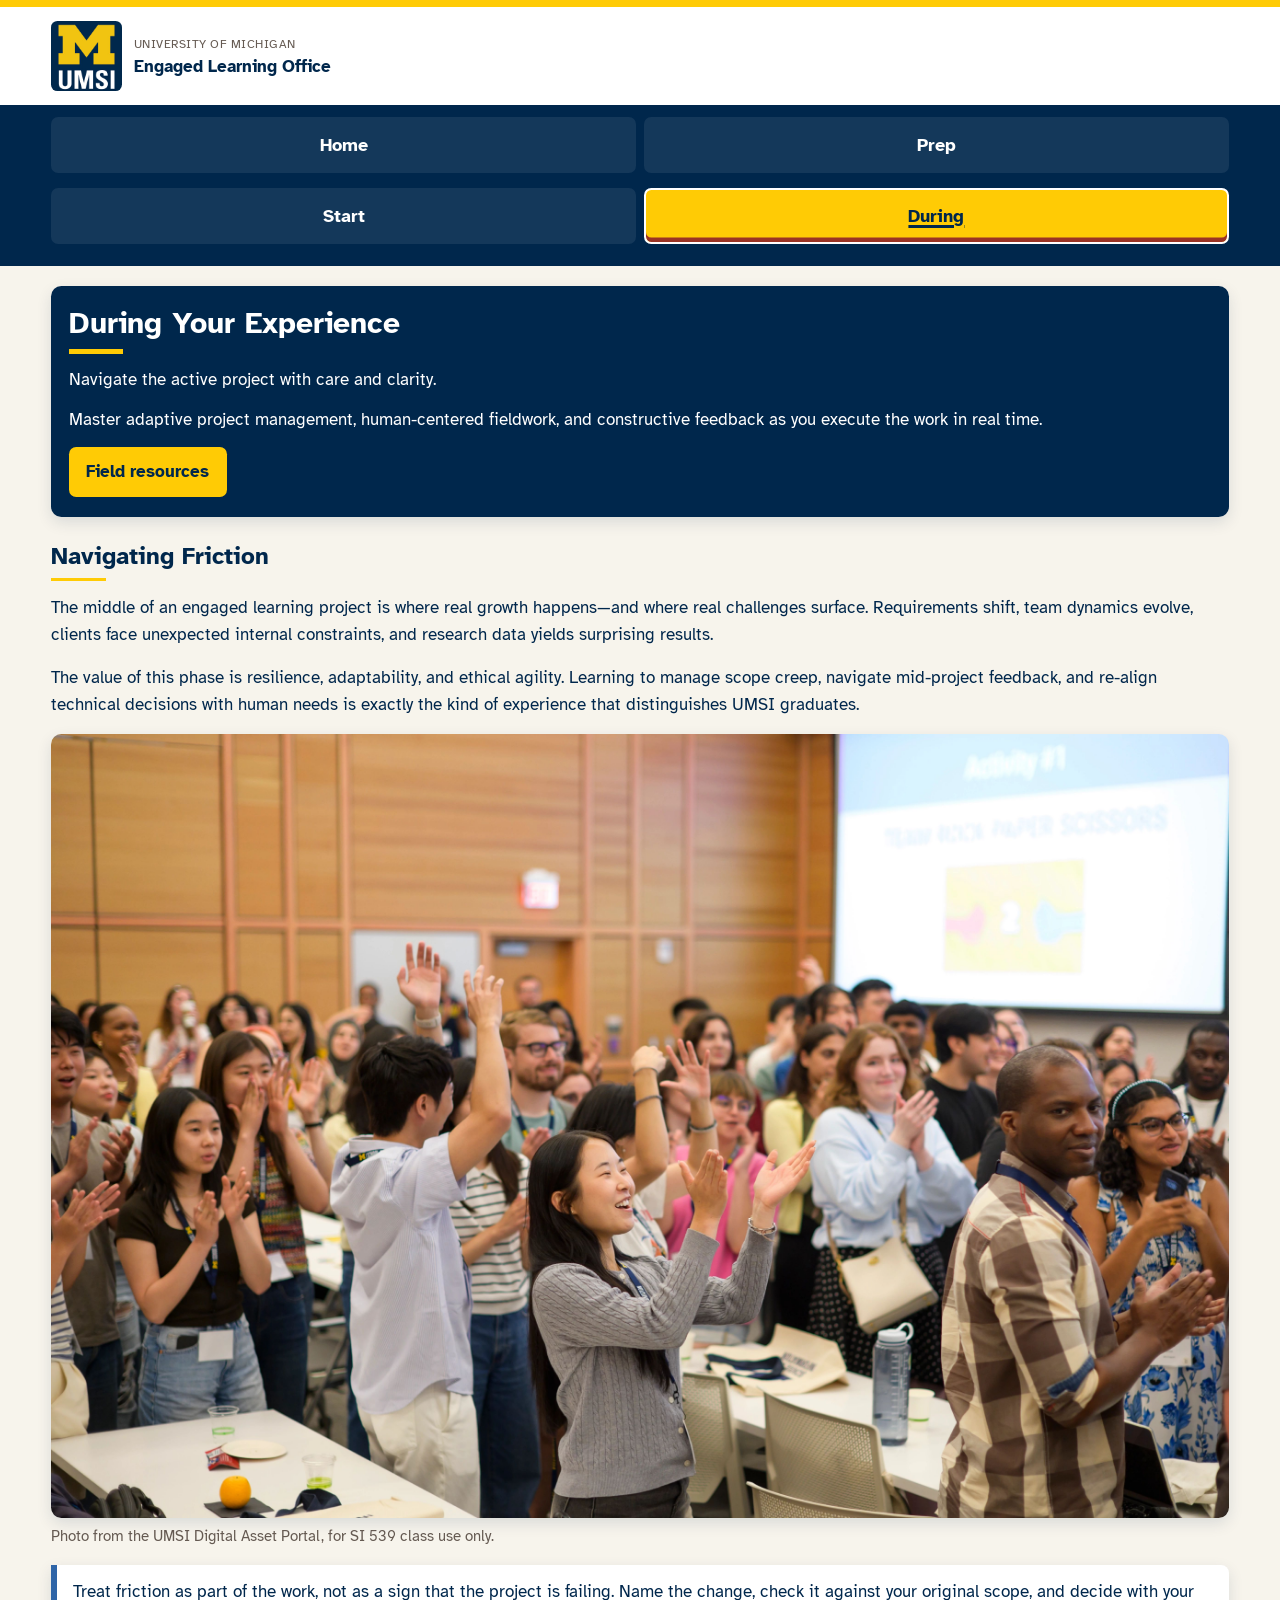
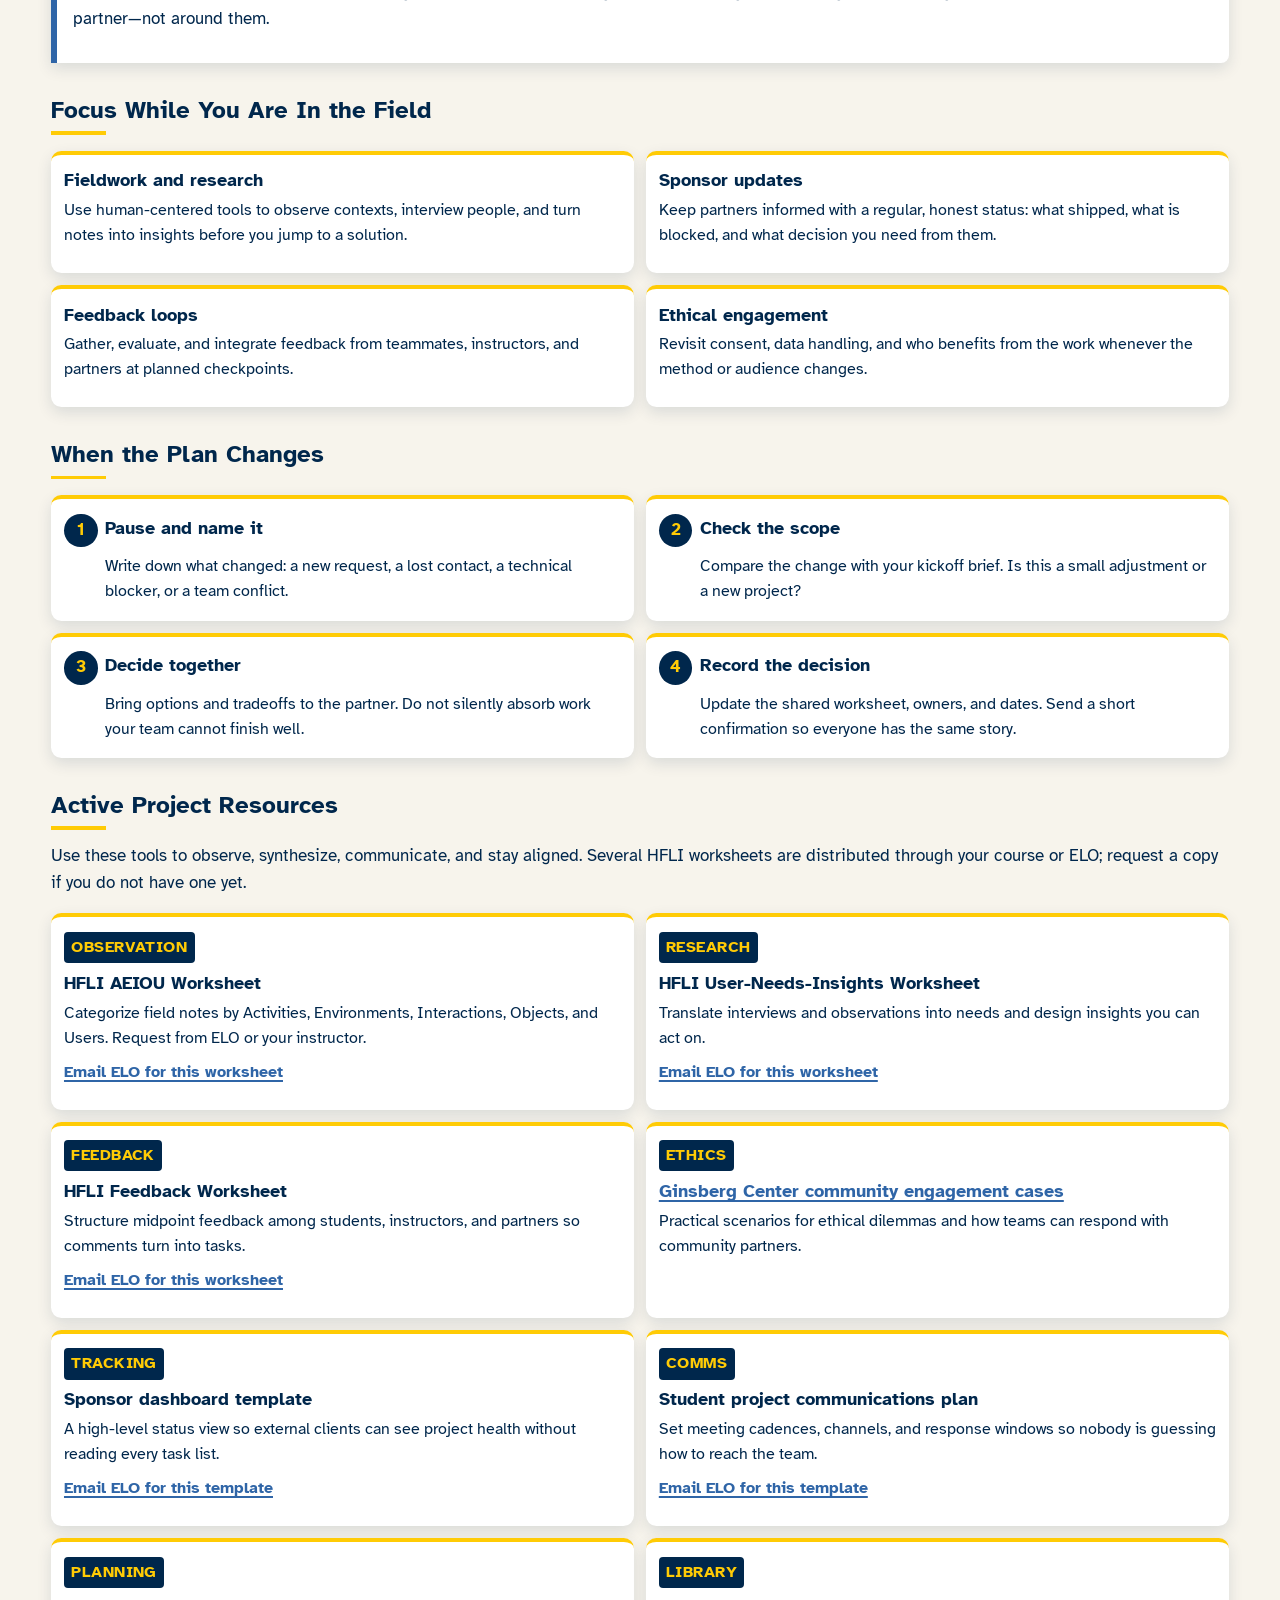
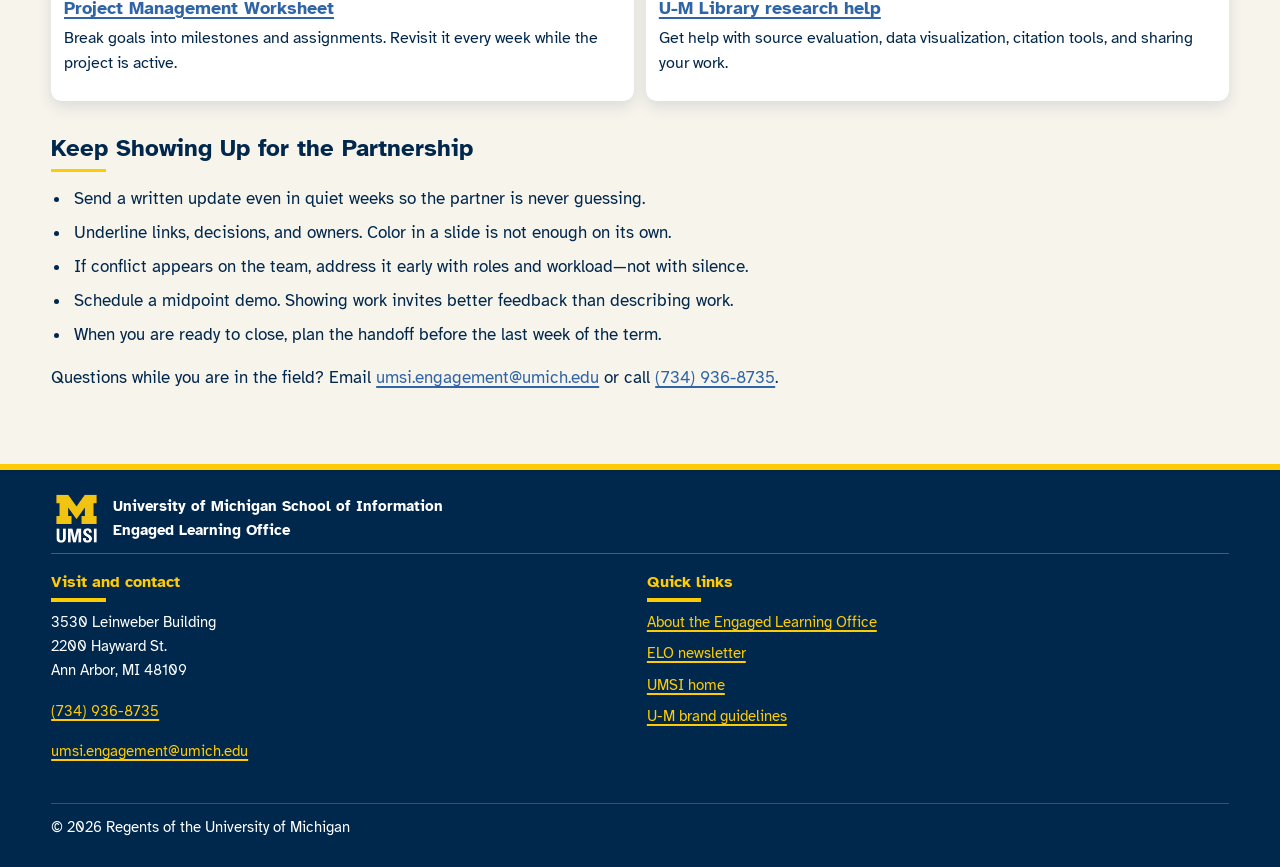
==== during.html @ 1135fdb8 "Add files via upload" ====
<!DOCTYPE html>
<html lang="en">
<head>
    <meta charset="UTF-8">
    <meta name="viewport" content="width=device-width, initial-scale=1.0">
    <meta name="theme-color" content="#00274C">
    <title>During Your Experience | UMSI Engaged Learning Office</title>
    <link rel="stylesheet" href="css/html5reset.css">
    <link rel="stylesheet" href="css/style.css">
    <link rel="icon" href="images/umsi-signature-informal.jpg">
</head>
<body>
    <a class="skip-link" href="#main">Skip to Main Content</a>

    <header class="site-header">
        <a class="brand" href="index.html">
            <img src="images/umsi-signature-informal.jpg" alt="University of Michigan School of Information">
            <div>
                <p class="brand-kicker">University of Michigan</p>
                <p class="brand-unit">Engaged Learning Office</p>
            </div>
        </a>
    </header>

    <nav class="site-nav" aria-label="Primary">
        <ul class="nav-list">
            <li><a href="index.html">Home</a></li>
            <li><a href="preparing.html" aria-label="Preparing for your experience">Prep</a></li>
            <li><a href="starting.html" aria-label="Starting your experience">Start</a></li>
            <li><a href="during.html" aria-current="page" aria-label="During your experience">During</a></li>
        </ul>
    </nav>

    <main id="main" class="site-main" tabindex="-1">
        <section class="hero">
            <h1>During Your Experience</h1>
            <p class="lede">Navigate the active project with care and clarity.</p>
            <p>Master adaptive project management, human-centered fieldwork, and constructive feedback as you execute the work in real time.</p>
            <a class="btn btn-primary" href="#resources">Field resources</a>
        </section>

        <section class="section">
            <h2>Navigating Friction</h2>
            <p>The middle of an engaged learning project is where real growth happens—and where real challenges surface. Requirements shift, team dynamics evolve, clients face unexpected internal constraints, and research data yields surprising results.</p>
            <p>The value of this phase is resilience, adaptability, and ethical agility. Learning to manage scope creep, navigate mid-project feedback, and re-align technical decisions with human needs is exactly the kind of experience that distinguishes UMSI graduates.</p>
            <figure>
                <img class="photo" src="images/UMSI_MastersOrientation_081825_01.jpg" alt="Students working together in a classroom, shows enthusiasm and engagement in the project.">
                <figcaption class="caption">Photo from the UMSI Digital Asset Portal, for SI 539 class use only.</figcaption>
            </figure>
            <div class="callout">
                <p>Treat friction as part of the work, not as a sign that the project is failing. Name the change, check it against your original scope, and decide with your partner—not around them.</p>
            </div>
        </section>

        <section class="section">
            <h2>Focus While You Are In the Field</h2>
            <div class="card-grid">
                <article class="card">
                    <h3>Fieldwork and research</h3>
                    <p>Use human-centered tools to observe contexts, interview people, and turn notes into insights before you jump to a solution.</p>
                </article>
                <article class="card">
                    <h3>Sponsor updates</h3>
                    <p>Keep partners informed with a regular, honest status: what shipped, what is blocked, and what decision you need from them.</p>
                </article>
                <article class="card">
                    <h3>Feedback loops</h3>
                    <p>Gather, evaluate, and integrate feedback from teammates, instructors, and partners at planned checkpoints.</p>
                </article>
                <article class="card">
                    <h3>Ethical engagement</h3>
                    <p>Revisit consent, data handling, and who benefits from the work whenever the method or audience changes.</p>
                </article>
            </div>
        </section>

        <section class="section">
            <h2>When the Plan Changes</h2>
            <div class="step-grid">
                <article class="step-card">
                    <span class="step-num" aria-hidden="true">1</span>
                    <h3>Pause and name it</h3>
                    <p>Write down what changed: a new request, a lost contact, a technical blocker, or a team conflict.</p>
                </article>
                <article class="step-card">
                    <span class="step-num" aria-hidden="true">2</span>
                    <h3>Check the scope</h3>
                    <p>Compare the change with your kickoff brief. Is this a small adjustment or a new project?</p>
                </article>
                <article class="step-card">
                    <span class="step-num" aria-hidden="true">3</span>
                    <h3>Decide together</h3>
                    <p>Bring options and tradeoffs to the partner. Do not silently absorb work your team cannot finish well.</p>
                </article>
                <article class="step-card">
                    <span class="step-num" aria-hidden="true">4</span>
                    <h3>Record the decision</h3>
                    <p>Update the shared worksheet, owners, and dates. Send a short confirmation so everyone has the same story.</p>
                </article>
            </div>
        </section>

        <section class="section" id="resources">
            <h2>Active Project Resources</h2>
            <p>Use these tools to observe, synthesize, communicate, and stay aligned. Several HFLI worksheets are distributed through your course or ELO; request a copy if you do not have one yet.</p>
            <div class="resource-grid">
                <article class="resource-card">
                    <p class="tag">Observation</p>
                    <h3>HFLI AEIOU Worksheet</h3>
                    <p>Categorize field notes by Activities, Environments, Interactions, Objects, and Users. Request from ELO or your instructor.</p>
                    <p><a href="mailto:umsi.engagement@umich.edu?subject=Request%20for%20HFLI%20AEIOU%20Worksheet">Email ELO for this worksheet</a></p>
                </article>
                <article class="resource-card">
                    <p class="tag">Research</p>
                    <h3>HFLI User-Needs-Insights Worksheet</h3>
                    <p>Translate interviews and observations into needs and design insights you can act on.</p>
                    <p><a href="mailto:umsi.engagement@umich.edu?subject=Request%20for%20User-Needs-Insights%20Worksheet">Email ELO for this worksheet</a></p>
                </article>
                <article class="resource-card">
                    <p class="tag">Feedback</p>
                    <h3>HFLI Feedback Worksheet</h3>
                    <p>Structure midpoint feedback among students, instructors, and partners so comments turn into tasks.</p>
                    <p><a href="mailto:umsi.engagement@umich.edu?subject=Request%20for%20HFLI%20Feedback%20Worksheet">Email ELO for this worksheet</a></p>
                </article>
                <article class="resource-card">
                    <p class="tag">Ethics</p>
                    <h3><a href="https://ginsberg.umich.edu/" target="_blank" rel="noopener noreferrer">Ginsberg Center community engagement cases <span class="visually-hidden">(opens in a new tab)</span></a></h3>
                    <p>Practical scenarios for ethical dilemmas and how teams can respond with community partners.</p>
                </article>
                <article class="resource-card">
                    <p class="tag">Tracking</p>
                    <h3>Sponsor dashboard template</h3>
                    <p>A high-level status view so external clients can see project health without reading every task list.</p>
                    <p><a href="mailto:umsi.engagement@umich.edu?subject=Request%20for%20Sponsor%20Dashboard%20Template">Email ELO for this template</a></p>
                </article>
                <article class="resource-card">
                    <p class="tag">Comms</p>
                    <h3>Student project communications plan</h3>
                    <p>Set meeting cadences, channels, and response windows so nobody is guessing how to reach the team.</p>
                    <p><a href="mailto:umsi.engagement@umich.edu?subject=Request%20for%20Communications%20Plan%20Template">Email ELO for this template</a></p>
                </article>
                <article class="resource-card">
                    <p class="tag">Planning</p>
                    <h3><a href="https://docs.google.com/document/d/1twc-7TYWmb_PNrOBiDI1NuJqJAuhluTICr22GRd_NLc/edit?usp=drive_link" target="_blank" rel="noopener noreferrer">Project Management Worksheet <span class="visually-hidden">(opens in a new tab)</span></a></h3>
                    <p>Break goals into milestones and assignments. Revisit it every week while the project is active.</p>
                </article>
                <article class="resource-card">
                    <p class="tag">Library</p>
                    <h3><a href="https://www.lib.umich.edu/research-and-scholarship/help-research" target="_blank" rel="noopener noreferrer">U-M Library research help <span class="visually-hidden">(opens in a new tab)</span></a></h3>
                    <p>Get help with source evaluation, data visualization, citation tools, and sharing your work.</p>
                </article>
            </div>
        </section>

        <section class="section">
            <h2>Keep Showing Up for the Partnership</h2>
            <ul class="checklist">
                <li>Send a written update even in quiet weeks so the partner is never guessing.</li>
                <li>Underline links, decisions, and owners. Color in a slide is not enough on its own.</li>
                <li>If conflict appears on the team, address it early with roles and workload—not with silence.</li>
                <li>Schedule a midpoint demo. Showing work invites better feedback than describing work.</li>
                <li>When you are ready to close, plan the handoff before the last week of the term.</li>
            </ul>
            <p>Questions while you are in the field? Email <a href="mailto:umsi.engagement@umich.edu">umsi.engagement@umich.edu</a> or call <a href="tel:+17349368735">(734) 936-8735</a>.</p>
        </section>
    </main>

    <footer class="site-footer">
        <div class="footer-grid">
            <div class="footer-mark">
                <img src="images/umsi-signature-informal.jpg" alt="">
                <p>University of Michigan School of Information<br>Engaged Learning Office</p>
            </div>
            <div>
                <h2>Visit and contact</h2>
                <address>
                    3530 Leinweber Building<br>
                    2200 Hayward St.<br>
                    Ann Arbor, MI 48109
                </address>
                <p><a href="tel:+17349368735">(734) 936-8735</a></p>
                <p><a href="mailto:umsi.engagement@umich.edu">umsi.engagement@umich.edu</a></p>
            </div>
            <div>
                <h2>Quick links</h2>
                <ul>
                    <li><a href="https://www.si.umich.edu/programs/engaged-learning/about-engaged-learning-office">About the Engaged Learning Office</a></li>
                    <li><a href="https://umsi.info/elo-newsletter">ELO newsletter</a></li>
                    <li><a href="https://www.si.umich.edu/">UMSI home</a></li>
                    <li><a href="https://brand.umich.edu/">U-M brand guidelines</a></li>
                </ul>
            </div>
            <p class="copyright">&copy; 2026 Regents of the University of Michigan</p>
        </div>
    </footer>

    <!--
      During-page content adapted from the SI 539 ELO Content Document (During the Experience).
      Resource table converted to cards for mobile readability. HFLI worksheets are requested via
      ELO email because public file URLs were not provided in the content packet.
    -->
</body>
</html>
---- css/style.css ----
/*
  UMSI Engaged Learning Office — mobile-first stylesheet
  SI 539 Client Project, Deliverable 2 (mobile view)

  Citations:
  - Color values from University of Michigan Brand Guidelines:
    https://brand.umich.edu/design-resources/colors/
  - Atkinson Hyperlegible recommended on UM typography page:
    https://brand.umich.edu/design-resources/typography/
  - Skip-to-main pattern adapted from W3Schools “How TO - Skip to Main Content”:
    https://www.w3schools.com/howto/howto_css_skip_navigation.asp
  - Visible skip-link focus treatment also informed by The A11Y Project checklist:
    https://www.a11yproject.com/checklist/
  - Responsive video box uses the aspect-ratio approach described by MDN:
    https://developer.mozilla.org/en-US/docs/Web/CSS/aspect-ratio
  - Card and two-column CSS Grid patterns informed by MDN CSS Grid Layout:
    https://developer.mozilla.org/en-US/docs/Web/CSS/CSS_grid_layout
  - prefers-reduced-motion rule follows WCAG 2.3.3 / A11Y Project animation guidance
  - Subtle card hover motion inspired by layout rhythm on https://stylestage.dev/
    (customized; not a copy of any Style Stage theme)
*/

/* Atkinson Hyperlegible self-hosted (OFL) so HTML only links two CSS files.
   Font files from Google Fonts / Braille Institute. UM brand typography page
   recommends this typeface for low-vision readability. */
@font-face {
  font-family: "Atkinson Hyperlegible";
  src: url("../fonts/atkinson-regular.woff2") format("woff2");
  font-weight: 400;
  font-style: normal;
  font-display: swap;
}

@font-face {
  font-family: "Atkinson Hyperlegible";
  src: url("../fonts/atkinson-italic.woff2") format("woff2");
  font-weight: 400;
  font-style: italic;
  font-display: swap;
}

@font-face {
  font-family: "Atkinson Hyperlegible";
  src: url("../fonts/atkinson-bold.woff2") format("woff2");
  font-weight: 700;
  font-style: normal;
  font-display: swap;
}

@font-face {
  font-family: "Atkinson Hyperlegible";
  src: url("../fonts/atkinson-bolditalic.woff2") format("woff2");
  font-weight: 700;
  font-style: italic;
  font-display: swap;
}

/* --------------------------------------------------
   Design tokens (UM brand)
   -------------------------------------------------- */
:root {
  --maize: #ffcb05;
  --blue: #00274c;
  --white: #ffffff;
  --puma-black: #131516;
  --arboretum: #2f65a7;
  --tappan: #9a3324;
  --umma-tan: #cfc096;
  --law-stone: #655a52;
  --angell-ash: #989c97;
  --paper: #f7f4ec;
  --card: #ffffff;
  --focus: #00274c;
  --space: 1rem;
  --space-lg: 1.75rem;
  --radius: 0.65rem;
  --tap: 3rem;
  --shadow: 0 0.35rem 0.9rem rgba(0, 39, 76, 0.12);
}

/* --------------------------------------------------
   Base
   -------------------------------------------------- */
*,
*::before,
*::after {
  box-sizing: border-box;
}

html {
  font-size: 100%;
  scroll-behavior: smooth;
  overflow-x: hidden;
  max-width: 100%;
}

body {
  font-family: "Atkinson Hyperlegible", "Segoe UI", Tahoma, sans-serif;
  font-size: 1.05rem;
  line-height: 1.6;
  color: var(--blue);
  background-color: var(--paper);
  min-height: 100vh;
  overflow-x: hidden;
  overflow-wrap: break-word;
}

img {
  max-width: 100%;
  height: auto;
  display: block;
}

p,
ul,
ol,
address {
  margin-bottom: 1rem;
}

ul,
ol {
  padding-left: 1.25rem;
}

li {
  margin-bottom: 0.45rem;
}

strong {
  font-weight: 700;
}

a {
  color: var(--arboretum);
  text-decoration: underline;
  text-decoration-thickness: 0.12rem;
  text-underline-offset: 0.18rem;
}

a:hover,
a:focus {
  color: var(--blue);
}

h1,
h2,
h3 {
  line-height: 1.25;
  font-weight: 700;
  color: var(--blue);
  overflow-wrap: break-word;
}

h1 {
  font-size: clamp(1.4rem, 5.6vw, 1.9rem);
  margin-bottom: 0.75rem;
}

h2 {
  font-size: clamp(1.22rem, 5.2vw, 1.5rem);
  margin-bottom: 0.75rem;
}

h2::after {
  content: "";
  display: block;
  width: 3.4rem;
  height: 0.22rem;
  background-color: var(--maize);
  margin-top: 0.4rem;
}

h3 {
  font-size: 1.12rem;
  margin-bottom: 0.4rem;
}

.visually-hidden {
  position: absolute;
  width: 1px;
  height: 1px;
  padding: 0;
  margin: -1px;
  overflow: hidden;
  clip: rect(0, 0, 0, 0);
  white-space: nowrap;
  border: 0;
}

/* Skip link: hidden until keyboard focus
   Adapted from W3Schools skip navigation tutorial */
.skip-link {
  position: absolute;
  top: 0.6rem;
  left: 0.6rem;
  z-index: 1000;
  padding: 0.7rem 1rem;
  background-color: var(--maize);
  color: var(--blue);
  font-weight: 700;
  text-decoration: none;
  border-radius: 0.4rem;
  min-height: var(--tap);
  clip-path: inset(50%);
  width: 1px;
  height: 1px;
  overflow: hidden;
  white-space: nowrap;
}

.skip-link:focus {
  clip-path: none;
  width: auto;
  height: auto;
  overflow: visible;
  white-space: normal;
  outline: 0.2rem solid var(--blue);
  outline-offset: 0.15rem;
}

:focus-visible {
  outline: 0.2rem solid var(--focus);
  outline-offset: 0.15rem;
}

.skip-link:focus-visible,
.site-nav a:focus-visible,
.site-footer a:focus-visible {
  outline-color: var(--maize);
}

/* --------------------------------------------------
   Header + brand
   -------------------------------------------------- */
.site-header {
  background-color: var(--white);
  border-top: 0.45rem solid var(--maize);
  padding: 0.85rem 4%;
}

.brand {
  display: grid;
  grid-template-columns: 4.4rem 1fr;
  gap: 0.75rem;
  align-items: center;
  text-decoration: none;
  color: var(--blue);
  min-height: var(--tap);
}

.brand img {
  width: 4.4rem;
  height: auto;
  border-radius: 0.4rem;
}

.brand-kicker {
  font-size: 0.78rem;
  letter-spacing: 0.04em;
  text-transform: uppercase;
  color: var(--law-stone);
  margin-bottom: 0.15rem;
}

.brand-unit {
  font-size: 1.05rem;
  font-weight: 700;
  line-height: 1.2;
  margin: 0;
}

/* --------------------------------------------------
   Navigation — 2-column Grid of large tap targets
   -------------------------------------------------- */
.site-nav {
  background-color: var(--blue);
  padding: 0.75rem 4% 0.9rem;
}

.site-nav .nav-list {
  display: grid;
  grid-template-columns: repeat(2, minmax(0, 1fr));
  gap: 0.5rem;
  list-style: none;
  padding: 0;
  margin: 0;
}

.site-nav a {
  display: flex;
  align-items: center;
  justify-content: center;
  min-height: 3.25rem;
  padding: 0.75rem 0.45rem;
  background-color: rgba(255, 255, 255, 0.08);
  color: var(--white);
  text-decoration: none;
  font-weight: 700;
  font-size: 1.1rem;
  letter-spacing: 0;
  text-align: center;
  border-radius: 0.45rem;
  border: 0.14rem solid transparent;
  max-width: 100%;
}

.site-nav a:hover {
  background-color: rgba(255, 203, 5, 0.18);
  color: var(--maize);
}

/* Current page: maize fill + bold + left bar + underline
   so identification is not color-only (WCAG 1.4.1) */
.site-nav a[aria-current="page"] {
  background-color: var(--maize);
  color: var(--blue);
  border-color: var(--white);
  box-shadow: inset 0 -0.28rem 0 var(--tappan);
  text-decoration: underline;
  text-decoration-thickness: 0.16rem;
  text-underline-offset: 0.2rem;
}

/* --------------------------------------------------
   Main layout
   -------------------------------------------------- */
.site-main {
  padding: 1.25rem 4% 2.5rem;
}

.hero {
  margin: 0 0 1.5rem;
  padding: 1.15rem 1.1rem 1.3rem;
  background-color: var(--blue);
  color: var(--white);
  border-radius: var(--radius);
  box-shadow: var(--shadow);
  max-width: 100%;
}

.hero h1 {
  color: var(--white);
  margin-bottom: 0.75rem;
}

.hero h1::after {
  content: "";
  display: block;
  width: 3.4rem;
  height: 0.28rem;
  background-color: var(--maize);
  margin-top: 0.45rem;
}

.hero p {
  color: var(--white);
  margin-bottom: 0.85rem;
}

.hero a {
  color: var(--maize);
}

.hero .btn-primary,
.hero .btn-primary:hover,
.hero .btn-primary:focus {
  color: var(--blue);
  text-decoration: none;
}

.hero .btn-secondary,
.hero .btn-secondary:hover,
.hero .btn-secondary:focus {
  color: var(--blue);
  text-decoration: none;
}

.lede {
  font-size: 1.08rem;
}

.section {
  margin-bottom: 2rem;
}

.section > h2 {
  margin-bottom: 0.85rem;
}

.photo {
  width: 100%;
  border-radius: var(--radius);
  margin: 0.75rem 0 1rem;
  box-shadow: var(--shadow);
}

.caption {
  font-size: 0.92rem;
  color: var(--law-stone);
  margin-top: -0.55rem;
  margin-bottom: 1rem;
}

/* Responsive video — MDN aspect-ratio */
.video-frame {
  position: relative;
  width: 100%;
  aspect-ratio: 16 / 9;
  margin: 1rem 0;
  border-radius: var(--radius);
  overflow: hidden;
  background-color: var(--puma-black);
  box-shadow: var(--shadow);
}

.video-frame iframe {
  position: absolute;
  inset: 0;
  width: 100%;
  height: 100%;
  border: 0;
}

/* --------------------------------------------------
   Buttons / CTAs
   -------------------------------------------------- */
.btn {
  display: inline-flex;
  align-items: center;
  justify-content: center;
  min-height: var(--tap);
  padding: 0.7rem 1.1rem;
  border-radius: 0.45rem;
  font-weight: 700;
  text-decoration: none;
  text-align: center;
}

.btn-primary {
  background-color: var(--maize);
  color: var(--blue);
}

.btn-primary:hover,
.btn-primary:focus {
  background-color: var(--white);
  color: var(--blue);
  outline: 0.18rem solid var(--maize);
}

.btn-secondary {
  background-color: var(--white);
  color: var(--blue);
  border: 0.16rem solid var(--blue);
}

.btn-secondary:hover,
.btn-secondary:focus {
  background-color: var(--paper);
}

.cta-row {
  display: grid;
  grid-template-columns: repeat(2, minmax(0, 1fr));
  gap: 0.65rem;
  margin-top: 0.5rem;
}

.cta-row .btn {
  width: 100%;
  white-space: normal;
  font-size: 0.92rem;
  padding-inline: 0.45rem;
}

/* --------------------------------------------------
   Card grids — used on all four pages
   Two tracks (not a single 1fr column)
   -------------------------------------------------- */
.card-grid,
.program-grid,
.resource-grid,
.step-grid,
.question-grid {
  display: grid;
  grid-template-columns: repeat(2, minmax(0, 1fr));
  gap: 0.75rem;
  margin: 1rem 0 0;
}

.card-grid > *,
.program-grid > *,
.resource-grid > *,
.step-grid > *,
.question-grid > *,
.cta-row > *,
.nav-list > *,
.footer-grid > *,
.brand > * {
  min-width: 0;
}

.card,
.program-card,
.resource-card,
.step-card,
.question-card {
  background-color: var(--card);
  border-radius: var(--radius);
  padding: 0.9rem 0.8rem 1rem;
  box-shadow: var(--shadow);
  border-top: 0.28rem solid var(--maize);
  transition: transform 0.2s ease, box-shadow 0.2s ease;
  overflow-wrap: break-word;
}

.card:hover,
.program-card:hover,
.resource-card:hover,
.step-card:hover,
.question-card:hover {
  transform: translateY(-0.12rem);
  box-shadow: 0 0.5rem 1.1rem rgba(0, 39, 76, 0.16);
}

.card p,
.program-card p,
.resource-card p,
.step-card p,
.question-card p {
  margin-bottom: 0.55rem;
  font-size: 0.98rem;
}

.card-grid article:last-child:nth-child(odd) {
  grid-column: 1 / -1;
}

.tag {
  display: inline-block;
  background-color: var(--blue);
  color: var(--maize);
  font-size: 0.75rem;
  font-weight: 700;
  letter-spacing: 0.03em;
  text-transform: uppercase;
  padding: 0.2rem 0.45rem;
  border-radius: 0.25rem;
  margin-bottom: 0.45rem;
}

.resource-card a,
.program-card a,
.card a {
  font-weight: 700;
}

/* Numbered process steps */
.step-card {
  display: grid;
  grid-template-columns: 2.1rem 1fr;
  gap: 0.45rem;
  align-items: start;
}

.step-num {
  display: flex;
  align-items: center;
  justify-content: center;
  width: 2.1rem;
  height: 2.1rem;
  background-color: var(--blue);
  color: var(--maize);
  font-weight: 700;
  border-radius: 50%;
}

.step-card h3 {
  grid-column: 2;
  margin-top: 0.2rem;
}

.step-card p {
  grid-column: 2;
  margin-bottom: 0;
}

/* Callout / quote */
.callout {
  background-color: var(--white);
  border-left: 0.4rem solid var(--arboretum);
  padding: 0.9rem 1rem;
  margin: 1rem 0;
  border-radius: 0 0.5rem 0.5rem 0;
  box-shadow: var(--shadow);
}

.checklist li {
  padding-left: 0.15rem;
}

/* Newsletter / aside */
.connect {
  background-color: var(--blue);
  color: var(--white);
  padding: 1.15rem 1rem 1.3rem;
  border-radius: var(--radius);
  margin-bottom: 0.5rem;
}

.connect h2 {
  color: var(--white);
}

.connect p {
  color: var(--white);
}

.connect a {
  color: var(--maize);
}

.connect .btn-primary,
.connect .btn-primary:hover,
.connect .btn-primary:focus {
  color: var(--blue);
  text-decoration: none;
}

/* --------------------------------------------------
   Footer — same markup and layout on every page
   -------------------------------------------------- */
.site-footer {
  background-color: var(--blue);
  color: var(--white);
  padding: 1.4rem 4% 1.7rem;
  border-top: 0.4rem solid var(--maize);
}

.footer-grid {
  display: grid;
  grid-template-columns: repeat(2, minmax(0, 1fr));
  gap: 1.1rem 0.85rem;
}

.site-footer h2 {
  color: var(--maize);
  border-bottom: 0;
  font-size: 1rem;
  display: block;
  margin-bottom: 0.5rem;
}

.site-footer p,
.site-footer address,
.site-footer li {
  color: var(--white);
  font-size: 0.95rem;
  font-style: normal;
}

.site-footer ul {
  list-style: none;
  padding: 0;
  margin: 0;
}

.site-footer a {
  color: var(--maize);
}

.site-footer a:hover,
.site-footer a:focus {
  color: var(--white);
}

.footer-mark {
  grid-column: 1 / -1;
  display: grid;
  grid-template-columns: 3.2rem 1fr;
  gap: 0.65rem;
  align-items: center;
  padding-bottom: 0.6rem;
  border-bottom: 0.08rem solid rgba(255, 203, 5, 0.35);
}

.footer-mark img {
  width: 3.2rem;
  border-radius: 0.3rem;
}

.footer-mark p {
  margin: 0;
  font-weight: 700;
}

.copyright {
  grid-column: 1 / -1;
  margin: 0.4rem 0 0;
  padding-top: 0.7rem;
  border-top: 0.08rem solid rgba(255, 255, 255, 0.2);
  font-size: 0.88rem;
}

/* --------------------------------------------------
   Accessibility-only media query (allowed)
   Hide/stop animation when the user prefers reduced motion
   -------------------------------------------------- */
@media (prefers-reduced-motion: reduce) {
  html {
    scroll-behavior: auto;
  }

  *,
  *::before,
  *::after {
    animation: none !important;
    transition: none !important;
  }

}

.video-fallback {
  margin: 0.35rem 0 0;
  font-size: 0.95rem;
}
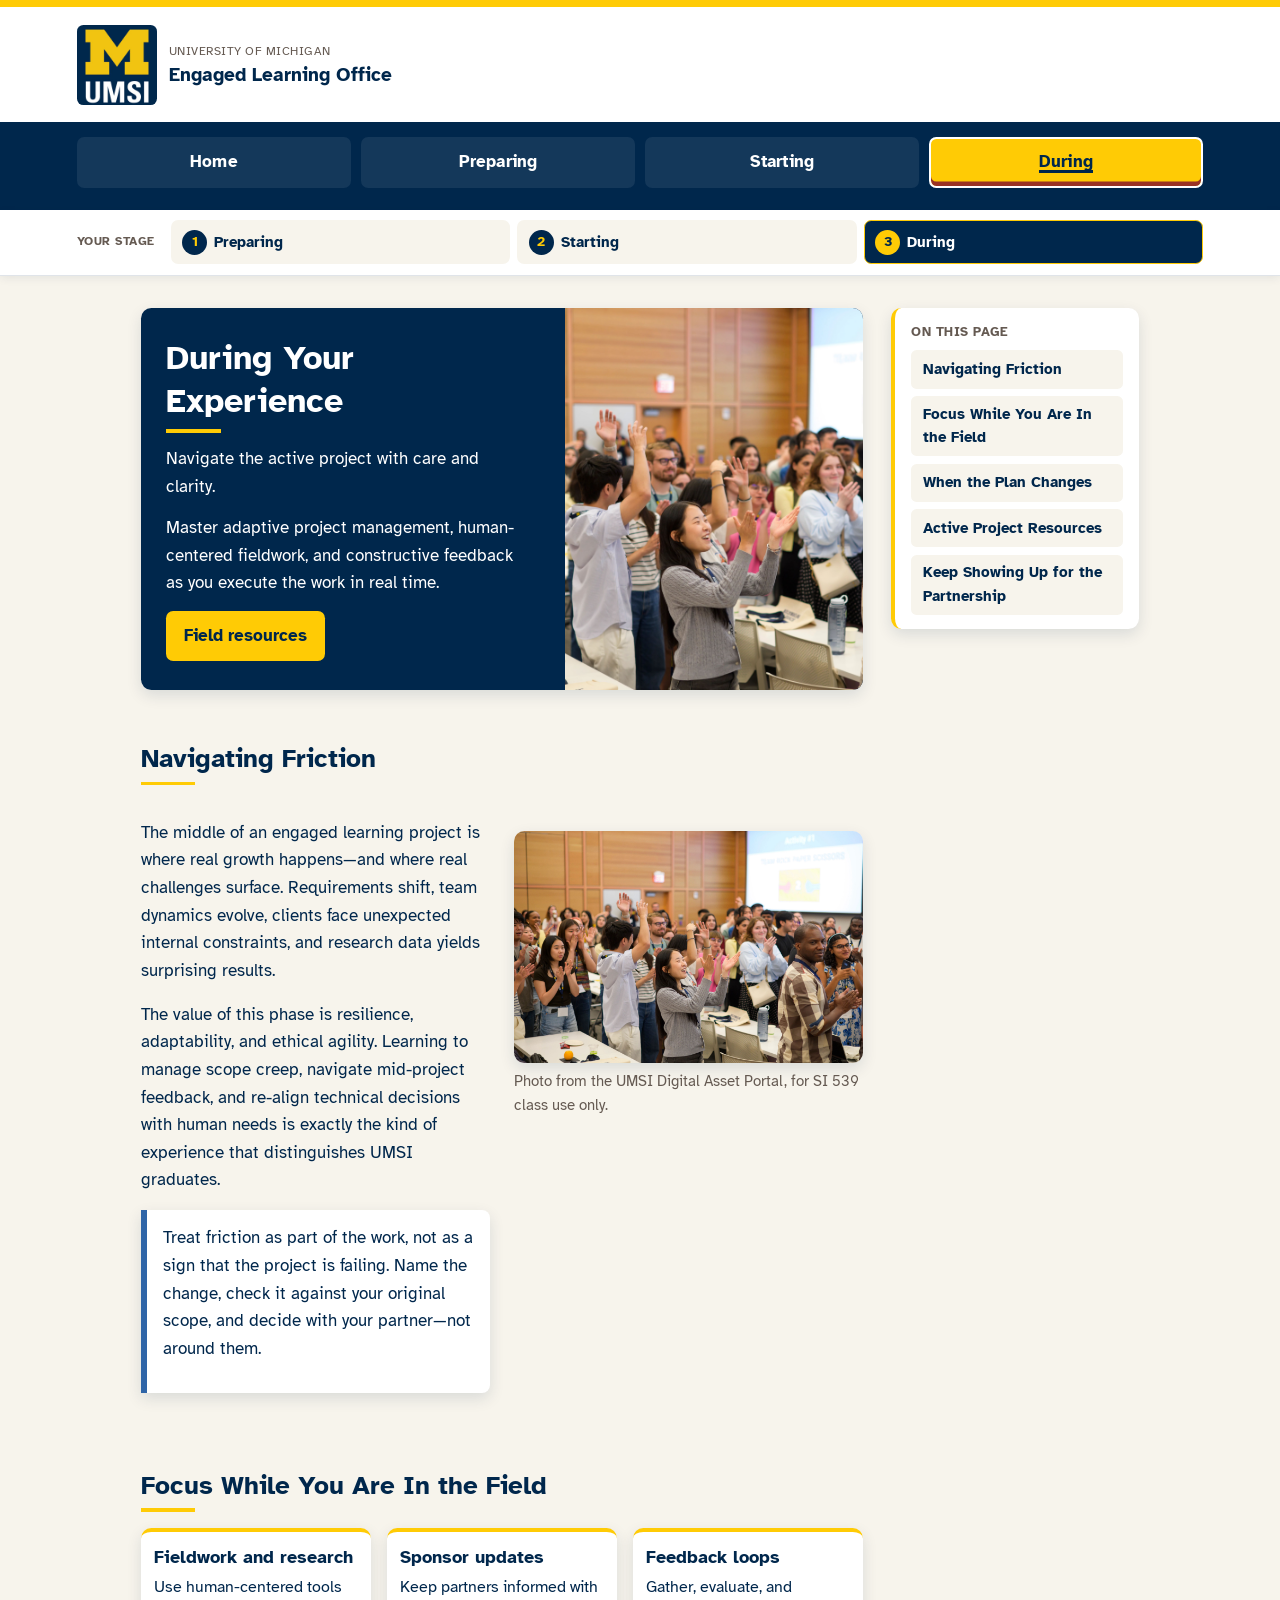
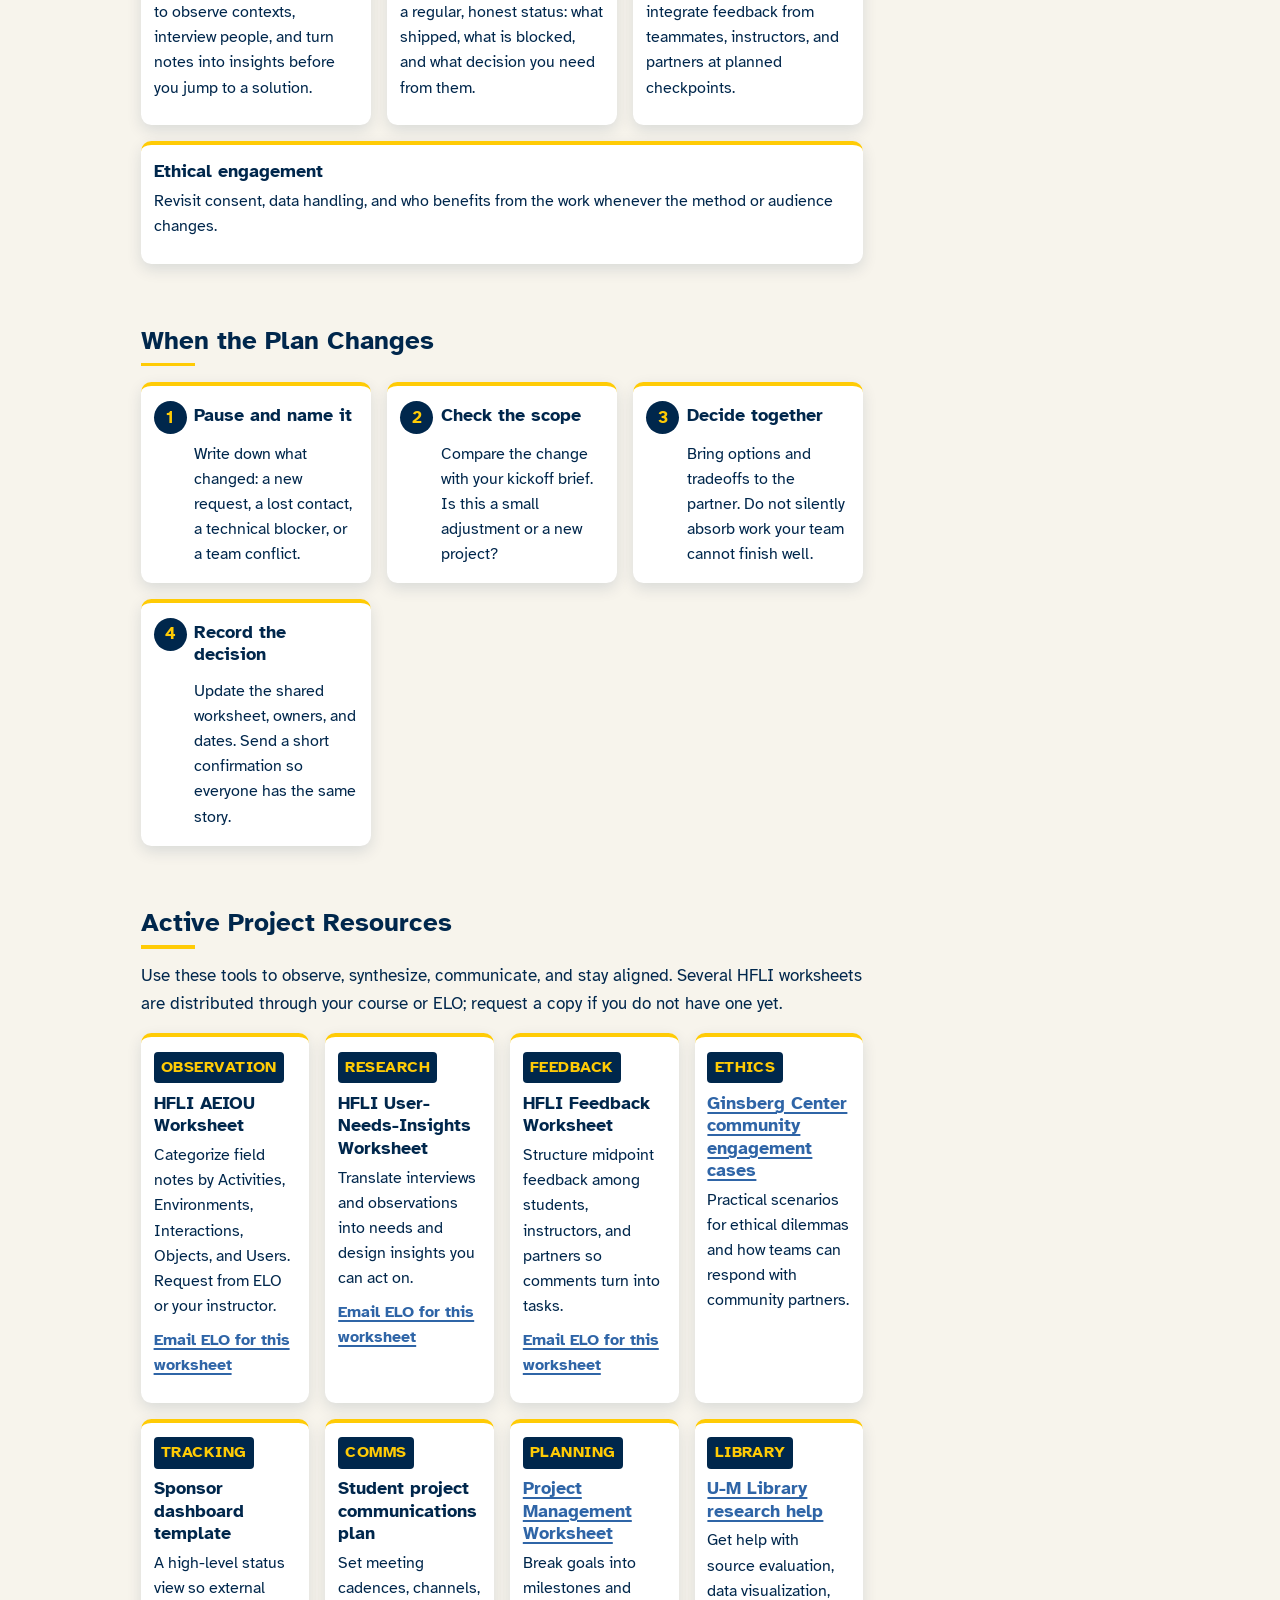
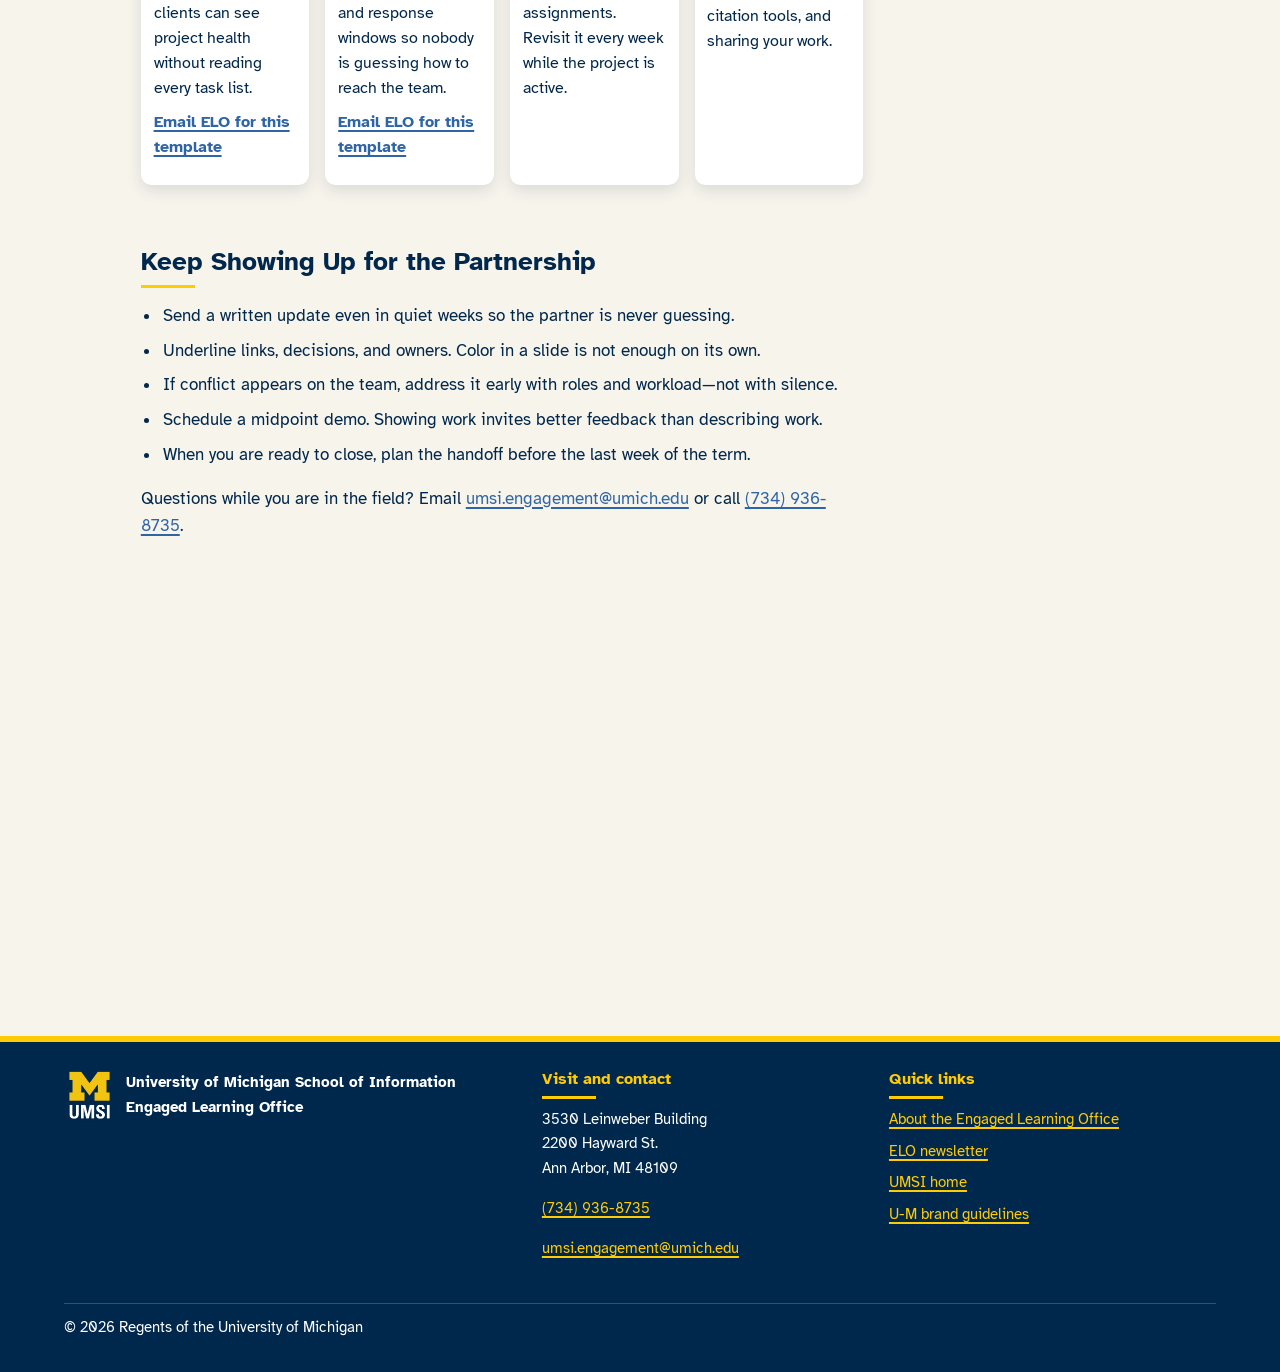
==== commit bcaf70bf: "Add files via upload" ====
--- a/during.html
+++ b/during.html
@@ -24,31 +24,53 @@
 
     <nav class="site-nav" aria-label="Primary">
         <ul class="nav-list">
-            <li><a href="index.html">Home</a></li>
-            <li><a href="preparing.html" aria-label="Preparing for your experience">Prep</a></li>
-            <li><a href="starting.html" aria-label="Starting your experience">Start</a></li>
-            <li><a href="during.html" aria-current="page" aria-label="During your experience">During</a></li>
+            <li><a href="index.html" aria-label="Home"><span class="nav-label-short">Home</span><span class="nav-label-full">Home</span></a></li>
+            <li><a href="preparing.html" aria-label="Preparing for your experience"><span class="nav-label-short">Prep</span><span class="nav-label-full">Preparing</span></a></li>
+            <li><a href="starting.html" aria-label="Starting your experience"><span class="nav-label-short">Start</span><span class="nav-label-full">Starting</span></a></li>
+            <li><a href="during.html" aria-label="During your experience" aria-current="page"><span class="nav-label-short">During</span><span class="nav-label-full">During</span></a></li>
         </ul>
     </nav>
 
-    <main id="main" class="site-main" tabindex="-1">
+    <aside class="stage-rail" aria-label="Engaged learning stages">
+        <div class="stage-rail-inner">
+            <p class="stage-rail-label">Your stage</p>
+            <ol class="stage-rail-list">
+                <li><a href="preparing.html">Preparing</a></li>
+                <li><a href="starting.html">Starting</a></li>
+                <li><a href="during.html" aria-current="page">During</a></li>
+            </ol>
+        </div>
+    </aside>
+
+    <main id="main" class="site-main has-toc" tabindex="-1">
         <section class="hero">
-            <h1>During Your Experience</h1>
+            <div class="hero-copy">
+                <h1>During Your Experience</h1>
             <p class="lede">Navigate the active project with care and clarity.</p>
             <p>Master adaptive project management, human-centered fieldwork, and constructive feedback as you execute the work in real time.</p>
             <a class="btn btn-primary" href="#resources">Field resources</a>
-        </section>
-
-        <section class="section">
+            </div>
+            <div class="hero-media">
+                <img src="images/UMSI_MastersOrientation_081825_01.jpg" alt="Students working together in a classroom with enthusiasm and engagement.">
+            </div>
+        </section>
+
+        <nav class="page-toc" aria-label="On this page" data-page-toc></nav>
+
+        <section class="section with-media">
             <h2>Navigating Friction</h2>
-            <p>The middle of an engaged learning project is where real growth happens—and where real challenges surface. Requirements shift, team dynamics evolve, clients face unexpected internal constraints, and research data yields surprising results.</p>
-            <p>The value of this phase is resilience, adaptability, and ethical agility. Learning to manage scope creep, navigate mid-project feedback, and re-align technical decisions with human needs is exactly the kind of experience that distinguishes UMSI graduates.</p>
-            <figure>
-                <img class="photo" src="images/UMSI_MastersOrientation_081825_01.jpg" alt="Students working together in a classroom, shows enthusiasm and engagement in the project.">
-                <figcaption class="caption">Photo from the UMSI Digital Asset Portal, for SI 539 class use only.</figcaption>
-            </figure>
-            <div class="callout">
-                <p>Treat friction as part of the work, not as a sign that the project is failing. Name the change, check it against your original scope, and decide with your partner—not around them.</p>
+            <div class="text-col">
+                <p>The middle of an engaged learning project is where real growth happens—and where real challenges surface. Requirements shift, team dynamics evolve, clients face unexpected internal constraints, and research data yields surprising results.</p>
+                <p>The value of this phase is resilience, adaptability, and ethical agility. Learning to manage scope creep, navigate mid-project feedback, and re-align technical decisions with human needs is exactly the kind of experience that distinguishes UMSI graduates.</p>
+                <div class="callout">
+                    <p>Treat friction as part of the work, not as a sign that the project is failing. Name the change, check it against your original scope, and decide with your partner—not around them.</p>
+                </div>
+            </div>
+            <div class="media-col">
+                <figure>
+                    <img class="photo" src="images/UMSI_MastersOrientation_081825_01.jpg" alt="Students working together in a classroom, shows enthusiasm and engagement in the project.">
+                    <figcaption class="caption">Photo from the UMSI Digital Asset Portal, for SI 539 class use only.</figcaption>
+                </figure>
             </div>
         </section>
 
@@ -190,7 +212,7 @@
                     <li><a href="https://brand.umich.edu/">U-M brand guidelines</a></li>
                 </ul>
             </div>
-            <p class="copyright">&copy; 2026 Regents of the University of Michigan</p>
+            <p class="copyright">&copy; <span class="js-year">2026</span> Regents of the University of Michigan</p>
         </div>
     </footer>
 
@@ -199,5 +221,6 @@
       Resource table converted to cards for mobile readability. HFLI worksheets are requested via
       ELO email because public file URLs were not provided in the content packet.
     -->
+    <script src="js/main.js" defer></script>
 </body>
 </html>
--- a/css/style.css
+++ b/css/style.css
@@ -1,6 +1,6 @@
 /*
   UMSI Engaged Learning Office — mobile-first stylesheet
-  SI 539 Client Project, Deliverable 2 (mobile view)
+  SI 539 Client Project, Deliverable 2 (mobile) + Deliverable 3 (tablet/desktop)
 
   Citations:
   - Color values from University of Michigan Brand Guidelines:
@@ -18,6 +18,11 @@
   - prefers-reduced-motion rule follows WCAG 2.3.3 / A11Y Project animation guidance
   - Subtle card hover motion inspired by layout rhythm on https://stylestage.dev/
     (customized; not a copy of any Style Stage theme)
+  - Custom 404 UX ideas informed by Justinmind and UXPin 404 best-practice articles:
+    https://www.justinmind.com/web-design/best-404-pages
+    https://www.uxpin.com/studio/blog/404-page-best-practices/
+  - GitHub Pages custom 404 filename convention:
+    https://docs.github.com/en/pages/getting-started-with-github-pages/creating-a-custom-404-page-for-your-github-pages-site
 */
 
 /* Atkinson Hyperlegible self-hosted (OFL) so HTML only links two CSS files.
@@ -386,6 +391,7 @@
 
 .section > h2 {
   margin-bottom: 0.85rem;
+  scroll-margin-top: 1rem;
 }
 
 .photo {
@@ -725,3 +731,498 @@
   margin: 0.35rem 0 0;
   font-size: 0.95rem;
 }
+
+/* --------------------------------------------------
+   Nav label swap (short on mobile, full on larger screens)
+   -------------------------------------------------- */
+.nav-label-full {
+  display: none;
+}
+
+.nav-label-short {
+  display: inline;
+}
+
+/* --------------------------------------------------
+   Stage progress rail + on-this-page TOC (challenging element)
+   Hidden on the default/mobile baseline; revealed in min-width queries
+   -------------------------------------------------- */
+.stage-rail {
+  display: none;
+}
+
+.page-toc {
+  display: none;
+}
+
+.hero-media {
+  display: none;
+}
+
+/* --------------------------------------------------
+   404 page (mobile base)
+   -------------------------------------------------- */
+.error-panel {
+  text-align: center;
+  padding: 1.5rem 1rem 1.75rem;
+  background-color: var(--white);
+  border-radius: var(--radius);
+  box-shadow: var(--shadow);
+  border-top: 0.35rem solid var(--maize);
+  margin-bottom: 1.5rem;
+}
+
+.error-code {
+  font-size: clamp(3rem, 18vw, 4.5rem);
+  font-weight: 700;
+  line-height: 1;
+  color: var(--blue);
+  margin: 0 0 0.5rem;
+}
+
+.error-code span {
+  color: var(--maize);
+}
+
+.error-panel .lede {
+  max-width: 36rem;
+  margin-inline: auto;
+}
+
+.error-actions {
+  display: grid;
+  grid-template-columns: 1fr;
+  gap: 0.65rem;
+  margin: 1.1rem 0 0;
+}
+
+.error-actions .btn {
+  width: 100%;
+}
+
+/* --------------------------------------------------
+   Tablet and up — min-width only (Deliverable 3)
+   Designed primarily for ~768px tablets in landscape/portrait
+   -------------------------------------------------- */
+@media (min-width: 768px) {
+  body {
+    font-size: 1.08rem;
+  }
+
+  .site-header {
+    padding: 1rem 5%;
+  }
+
+  .brand {
+    grid-template-columns: 5rem 1fr;
+    max-width: 40rem;
+  }
+
+  .brand img {
+    width: 5rem;
+  }
+
+  .brand-unit {
+    font-size: 1.2rem;
+  }
+
+  .site-nav {
+    padding: 0.85rem 5%;
+  }
+
+  .site-nav .nav-list {
+    grid-template-columns: repeat(4, minmax(0, 1fr));
+    gap: 0.6rem;
+  }
+
+  .nav-label-short {
+    display: none;
+  }
+
+  .nav-label-full {
+    display: inline;
+  }
+
+  .site-nav a {
+    min-height: 3rem;
+    font-size: 1rem;
+    padding: 0.65rem 0.5rem;
+  }
+
+  /* Sticky horizontal stage progress — unique for larger screens */
+  .stage-rail {
+    display: block;
+    position: sticky;
+    top: 0;
+    z-index: 50;
+    background-color: var(--white);
+    border-bottom: 0.12rem solid rgba(0, 39, 76, 0.12);
+    padding: 0.55rem 5%;
+    box-shadow: 0 0.2rem 0.55rem rgba(0, 39, 76, 0.08);
+  }
+
+  .stage-rail-label {
+    font-size: 0.78rem;
+    font-weight: 700;
+    letter-spacing: 0.04em;
+    text-transform: uppercase;
+    color: var(--law-stone);
+    margin: 0 0 0.35rem;
+  }
+
+  .stage-rail-list {
+    display: grid;
+    grid-template-columns: repeat(3, minmax(0, 1fr));
+    gap: 0.45rem;
+    list-style: none;
+    margin: 0;
+    padding: 0;
+    counter-reset: stage;
+  }
+
+  .stage-rail-list li {
+    margin: 0;
+    counter-increment: stage;
+  }
+
+  .stage-rail-list a {
+    display: grid;
+    grid-template-columns: auto 1fr;
+    gap: 0.45rem;
+    align-items: center;
+    min-height: 2.75rem;
+    padding: 0.45rem 0.65rem;
+    text-decoration: none;
+    color: var(--blue);
+    background-color: var(--paper);
+    border-radius: 0.45rem;
+    border: 0.12rem solid transparent;
+    font-weight: 700;
+    font-size: 0.95rem;
+  }
+
+  .stage-rail-list a::before {
+    content: counter(stage);
+    display: flex;
+    align-items: center;
+    justify-content: center;
+    width: 1.55rem;
+    height: 1.55rem;
+    border-radius: 50%;
+    background-color: var(--blue);
+    color: var(--maize);
+    font-size: 0.85rem;
+  }
+
+  .stage-rail-list a:hover,
+  .stage-rail-list a:focus {
+    border-color: var(--arboretum);
+    color: var(--blue);
+  }
+
+  .stage-rail-list a[aria-current="page"] {
+    background-color: var(--blue);
+    color: var(--white);
+    border-color: var(--maize);
+  }
+
+  .stage-rail-list a[aria-current="page"]::before {
+    background-color: var(--maize);
+    color: var(--blue);
+  }
+
+  .site-main {
+    padding: 1.6rem 5% 3rem;
+    max-width: 58rem;
+    margin-inline: auto;
+  }
+
+  .section > h2 {
+    scroll-margin-top: 5.5rem;
+  }
+
+  .hero {
+    padding: 1.5rem 1.5rem 1.6rem;
+  }
+
+  h1 {
+    font-size: clamp(1.7rem, 3vw, 2.15rem);
+  }
+
+  h2 {
+    font-size: clamp(1.35rem, 2.4vw, 1.65rem);
+  }
+
+  .page-toc {
+    display: block;
+    margin: 0 0 1.5rem;
+    padding: 0.9rem 1rem;
+    background-color: var(--white);
+    border-radius: var(--radius);
+    box-shadow: var(--shadow);
+    border-left: 0.28rem solid var(--maize);
+  }
+
+  .page-toc-title {
+    margin: 0 0 0.5rem;
+    font-size: 0.8rem;
+    font-weight: 700;
+    letter-spacing: 0.04em;
+    text-transform: uppercase;
+    color: var(--law-stone);
+  }
+
+  .page-toc-list {
+    display: flex;
+    flex-wrap: wrap;
+    gap: 0.45rem;
+    list-style: none;
+    margin: 0;
+    padding: 0;
+  }
+
+  .page-toc-list li {
+    margin: 0;
+  }
+
+  .page-toc-list a {
+    display: inline-flex;
+    align-items: center;
+    min-height: 2.4rem;
+    padding: 0.35rem 0.7rem;
+    background-color: var(--paper);
+    border-radius: 0.35rem;
+    text-decoration: none;
+    color: var(--blue);
+    font-weight: 700;
+    font-size: 0.92rem;
+    border: 0.1rem solid transparent;
+  }
+
+  .page-toc-list a:hover,
+  .page-toc-list a:focus {
+    border-color: var(--arboretum);
+  }
+
+  .page-toc-list a[aria-current="true"] {
+    background-color: var(--blue);
+    color: var(--maize);
+    text-decoration: underline;
+    text-underline-offset: 0.15rem;
+  }
+
+  .card-grid,
+  .program-grid,
+  .resource-grid,
+  .step-grid,
+  .question-grid {
+    grid-template-columns: repeat(3, minmax(0, 1fr));
+    gap: 1rem;
+  }
+
+  .card-grid article:last-child:nth-child(odd) {
+    grid-column: auto;
+  }
+
+  .card-grid article:last-child:nth-child(3n + 1):nth-last-child(1) {
+    grid-column: 1 / -1;
+  }
+
+  .cta-row {
+    max-width: 28rem;
+  }
+
+  .error-actions {
+    grid-template-columns: repeat(2, minmax(0, 1fr));
+    max-width: 32rem;
+    margin-inline: auto;
+  }
+
+  .footer-grid {
+    grid-template-columns: repeat(3, minmax(0, 1fr));
+    gap: 1.25rem;
+  }
+
+  .footer-mark {
+    grid-column: 1 / -1;
+  }
+
+  .site-footer {
+    padding: 1.7rem 5% 2rem;
+  }
+
+  .connect {
+    display: grid;
+    grid-template-columns: 1.4fr 1fr;
+    gap: 1rem 1.5rem;
+    align-items: center;
+    padding: 1.4rem 1.4rem;
+  }
+
+  .connect h2 {
+    grid-column: 1 / -1;
+  }
+}
+
+/* --------------------------------------------------
+   Desktop and up — structural layout shift
+   Designed for ~1100px+ laptops/desktops
+   -------------------------------------------------- */
+@media (min-width: 1100px) {
+  .site-header {
+    padding: 1.1rem 6%;
+  }
+
+  .site-nav {
+    padding: 0.9rem 6%;
+  }
+
+  .site-nav a {
+    font-size: 1.05rem;
+    letter-spacing: 0.01em;
+  }
+
+  .stage-rail {
+    padding: 0.65rem 6%;
+  }
+
+  .stage-rail-inner {
+    max-width: 72rem;
+    margin-inline: auto;
+    display: grid;
+    grid-template-columns: auto 1fr;
+    gap: 1rem;
+    align-items: center;
+  }
+
+  .stage-rail-label {
+    margin: 0;
+  }
+
+  .site-main {
+    max-width: 72rem;
+    padding: 2rem 6% 3.5rem;
+  }
+
+  /* Content pages: main column + sticky TOC */
+  .site-main.has-toc {
+    display: grid;
+    grid-template-columns: minmax(0, 1fr) 15.5rem;
+    gap: 1.75rem;
+    align-items: start;
+  }
+
+  .site-main.has-toc > .hero,
+  .site-main.has-toc > .section,
+  .site-main.has-toc > .connect,
+  .site-main.has-toc > .error-panel {
+    grid-column: 1;
+  }
+
+  .site-main.has-toc > .page-toc {
+    grid-column: 2;
+    grid-row: 1 / span 20;
+    position: sticky;
+    top: 5.5rem;
+    align-self: start;
+    margin: 0;
+  }
+
+  .page-toc-list {
+    flex-direction: column;
+    flex-wrap: nowrap;
+  }
+
+  .page-toc-list a {
+    width: 100%;
+  }
+
+  /* Hero becomes a two-column composition with photo */
+  .hero {
+    display: grid;
+    grid-template-columns: 1.15fr 0.85fr;
+    gap: 1.25rem;
+    align-items: stretch;
+    padding: 0;
+    overflow: hidden;
+  }
+
+  .hero-copy {
+    padding: 1.75rem 1.6rem 1.85rem;
+  }
+
+  .hero-media {
+    display: block;
+    margin: 0;
+    min-height: 100%;
+  }
+
+  .hero-media img {
+    width: 100%;
+    height: 100%;
+    object-fit: cover;
+    border-radius: 0;
+  }
+
+  .program-grid {
+    grid-template-columns: repeat(3, minmax(0, 1fr));
+  }
+
+  .resource-grid {
+    grid-template-columns: repeat(4, minmax(0, 1fr));
+  }
+
+  .step-grid {
+    grid-template-columns: repeat(3, minmax(0, 1fr));
+  }
+
+  /* Photo + text pairings breathe on wide screens */
+  .section.with-media {
+    display: grid;
+    grid-template-columns: 1fr 1fr;
+    gap: 1.25rem 1.5rem;
+    align-items: start;
+  }
+
+  .section.with-media > h2 {
+    grid-column: 1 / -1;
+  }
+
+  .section.with-media > .media-col {
+    order: 2;
+  }
+
+  .section.with-media > .text-col {
+    order: 1;
+  }
+
+  .footer-grid {
+    grid-template-columns: 1.4fr 1fr 1fr;
+    max-width: 72rem;
+    margin-inline: auto;
+  }
+
+  .footer-mark {
+    grid-column: auto;
+    border-bottom: 0;
+    padding-bottom: 0;
+    align-self: start;
+  }
+
+  .copyright {
+    grid-column: 1 / -1;
+  }
+
+  .error-panel {
+    padding: 2.25rem 2rem;
+  }
+
+  .error-actions {
+    grid-template-columns: repeat(4, minmax(0, 1fr));
+    max-width: 48rem;
+  }
+
+  .connect {
+    grid-template-columns: 1.6fr auto;
+  }
+}
